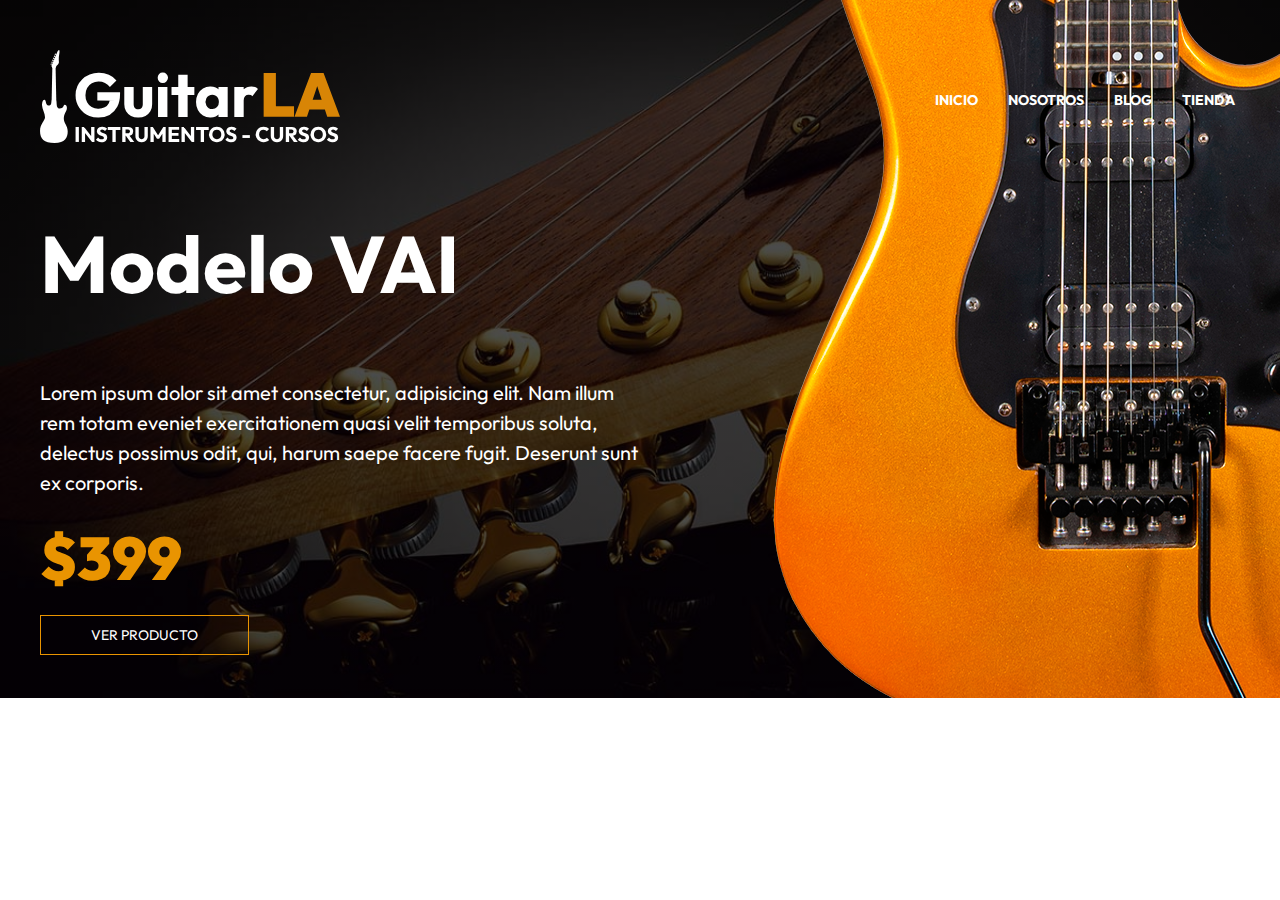
==== index.html @ 4f67cec9 "initial project structure is created and the header section is added with css" ====
<!DOCTYPE html>
<html lang="en">

<head>
    <meta charset="UTF-8">
    <meta http-equiv="X-UA-Compatible" content="IE=edge">
    <meta name="viewport" content="width=device-width, initial-scale=1.0">
    <title>GuitarLA</title>
    <link rel="stylesheet" href="css/normalize.css">
    <link rel="preconnect" href="https://fonts.googleapis.com">
    <link rel="preconnect" href="https://fonts.gstatic.com" crossorigin>
    <link href="https://fonts.googleapis.com/css2?family=Outfit:wght@400;700;900&display=swap" rel="stylesheet">
    <link rel="stylesheet" href="css/app.css">
</head>

<body>
    <header class="header">
        <div class="header__contenedor">
            <div class="header__barra">
                <a href="/">
                    <img class="header__logo" src="img/logo.svg" alt="logo guitar-la">
                </a>
                <nav class="navegacion">
                    <a class="navegacion__enlace" href="index.html">Inicio</a>
                    <a class="navegacion__enlace" href="nosotros.html">Nosotros</a>
                    <a class="navegacion__enlace" href="blgo.html">Blog</a>
                    <a class="navegacion__enlace" href="tienda.html">Tienda</a>
                </nav>
            </div>
            <div class="modelo">
                <h1 class="modelo__nombre">Modelo VAI</h1>
                <p class="modelo__descripcion">Lorem ipsum dolor sit amet consectetur, adipisicing elit. Nam illum rem
                    totam eveniet exercitationem quasi velit temporibus soluta, delectus possimus odit, qui, harum saepe
                    facere fugit. Deserunt sunt ex corporis.</p>
                <p class="modelo__precio">$399</p>
                <a href="producto.html" class="modelo__enlace">Ver producto</a>
            </div>
        </div>
        <img class="header__guitarra" src="img/header_guitarra.png" alt="imagen header guitarra">
    </header>
</body>

</html>
---- css/app.css ----
:root {
    --primary: #e99401;
    --negro: #262626;
    --blanco: #FFF;
    --fuente-principal: 'Outfit', sans-serif;
}

html {
    font-size: 62.5%;
    box-sizing: border-box;
}

*,
*:before,
*:after {
    box-sizing: inherit;
}

body {
    font-size: 2rem;
    font-family: var(--fuente-principal);
    line-height: 1.5;
}

[class$="__contenedor"] {
    max-width: 120rem;
    margin: 0 auto;
    width: 95%;
}

img {
    max-width: 100%;
}

.header {
    background-image: linear-gradient(to right, rgb(0 0 0 / .7), rgb(0 0 0 / .7)), url(../img/header.jpg);
    background-size: cover;
    background-position: 50%;
    padding: 5rem 0;
    position: relative;
}

.header__guitarra {
    display: none;
}

@media (min-width: 998px) {
    .header__guitarra {
        display: block;
        position: absolute;
        right: 0;
        bottom: 0;

        /* animation-name: mostrarImagen;
        animation-duration: 1s;
        animation-delay: 0s;
        animation-timing-function: ease-in-out;
        animation-iteration-count: 1; */

        /*duration - timing - delay - iteration - keyframe*/
        animation: 1s ease-in-out 0s 1 mostrarImagen;
    }
}

@keyframes mostrarImagen {
    0% {
        opacity: 0;
        transform: translateX(-10rem);
    }

    50% {
        opacity: 0;
    }

    100% {
        opacity: 1;
        transform: translateX(0rem);
    }
}

.header__barra {
    display: flex;
    flex-direction: column;
    align-items: center;
}

@media (min-width: 768px) {
    .header__barra {
        flex-direction: row;
        justify-content: space-between;
    }
}

.header__logo {
    width: 30rem;
}

.navegacion {
    display: flex;
    gap: 2rem;
    margin-top: 5rem;
    z-index: 1;
}

@media (min-width: 768px) {
    .navegacion {
        margin-top: 0;
    }
}

.navegacion__enlace {
    color: var(--blanco);
    text-decoration: none;
    text-transform: uppercase;
    padding: .5rem;
    font-size: 1.4rem;
    font-weight: 700;
    transition-property: background-color;
    transition-duration: .3s;
}

.navegacion__enlace:hover {
    background-color: var(--primary);
}

.modelo {
    color: var(--blanco);
    margin-top: 5rem;
    text-align: center;
}

@media (min-width: 768px) {
    .modelo {
        width: 50%;
        text-align: left;
    }
}

.modelo__nombre {
    font-size: 8rem;
}

.modelo__precio {
    font-size: 6rem;
    color: var(--primary);
    font-weight: 900;
    line-height: 0;
}

.modelo__enlace {
    margin-top: 2rem;
    text-decoration: none;
    padding: 1rem 5rem;
    border: 1px solid var(--primary);
    text-transform: uppercase;
    font-size: 1.4rem;
    color: var(--blanco);
    transition-property: background-color;
    transition-duration: .3s;
}

.modelo__enlace:hover {
    background-color: var(--primary);
}
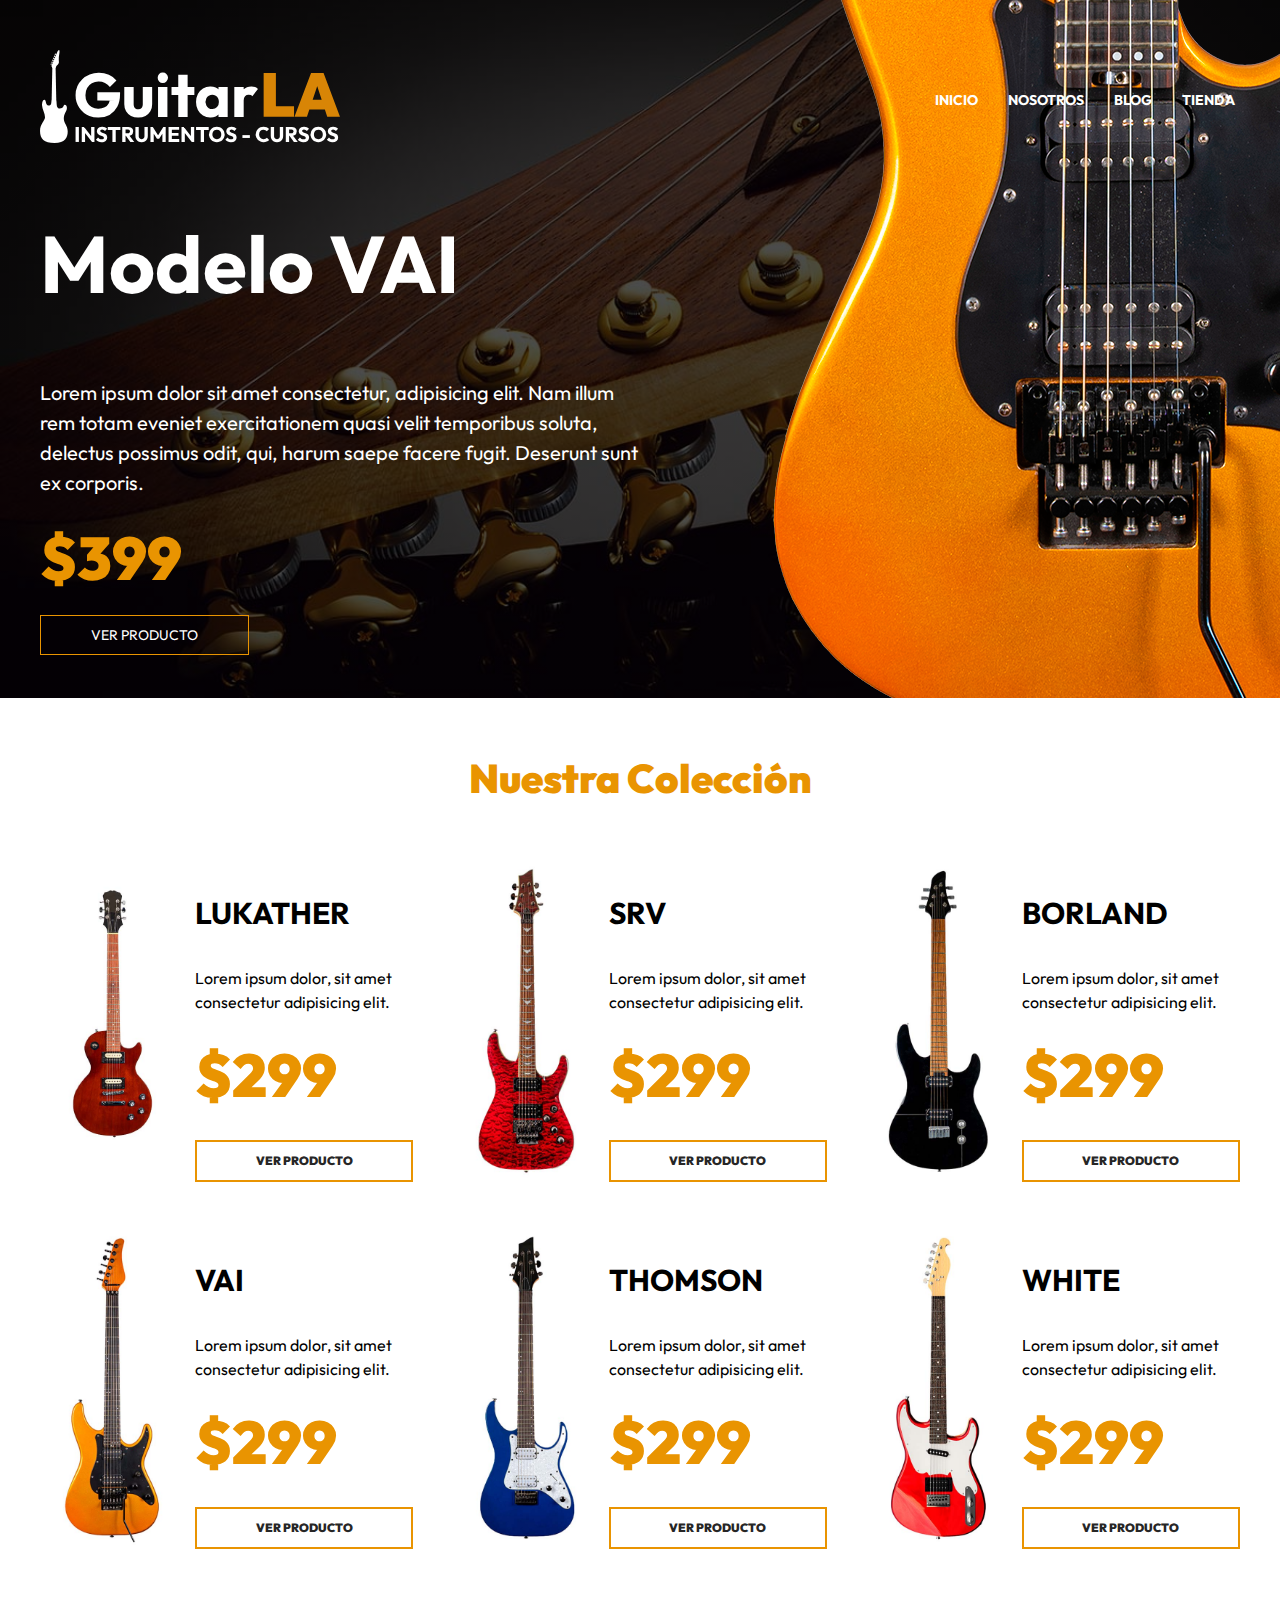
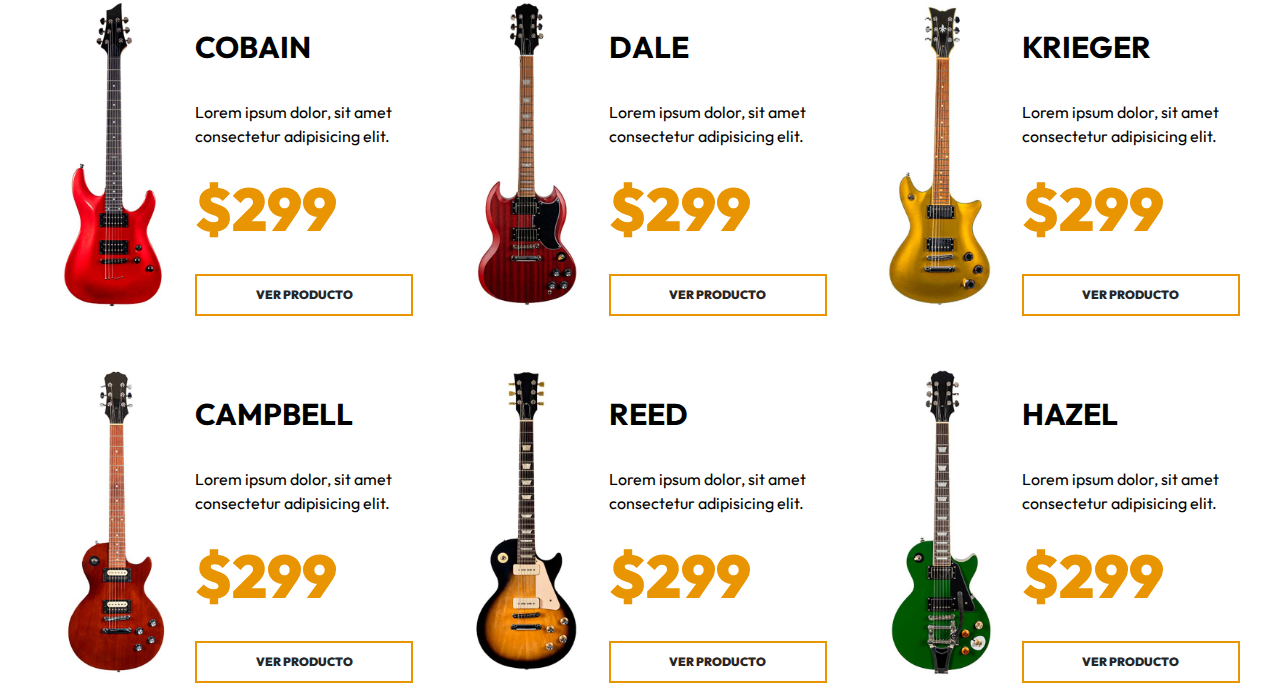
==== commit 216e56cb: "products section is added with the css" ====
--- a/index.html
+++ b/index.html
@@ -38,6 +38,120 @@
         </div>
         <img class="header__guitarra" src="img/header_guitarra.png" alt="imagen header guitarra">
     </header>
+
+    <main class="productos productos__contenedor">
+        <h2 class="productos__heading">Nuestra Colección</h2>
+        <div class="productos__grid">
+            <div class="producto">
+                <img class="producto__imagen" src="img/guitarra_01.jpg" alt="imagen guitarra">
+                <div class="producto__contenido">
+                    <h3 class="producto__nombre">Lukather</h3>
+                    <p class="producto__descripcion">Lorem ipsum dolor, sit amet consectetur adipisicing elit.</p>
+                    <p class="producto__precio">$299</p>
+                    <a class="producto__enlace" href="producto.html">Ver Producto</a>
+                </div>
+            </div>
+            <div class="producto">
+                <img class="producto__imagen" src="img/guitarra_02.jpg" alt="imagen guitarra">
+                <div class="producto__contenido">
+                    <h3 class="producto__nombre">SRV</h3>
+                    <p class="producto__descripcion">Lorem ipsum dolor, sit amet consectetur adipisicing elit.</p>
+                    <p class="producto__precio">$299</p>
+                    <a class="producto__enlace" href="producto.html">Ver Producto</a>
+                </div>
+            </div>
+            <div class="producto">
+                <img class="producto__imagen" src="img/guitarra_03.jpg" alt="imagen guitarra">
+                <div class="producto__contenido">
+                    <h3 class="producto__nombre">Borland</h3>
+                    <p class="producto__descripcion">Lorem ipsum dolor, sit amet consectetur adipisicing elit.</p>
+                    <p class="producto__precio">$299</p>
+                    <a class="producto__enlace" href="producto.html">Ver Producto</a>
+                </div>
+            </div>
+            <div class="producto">
+                <img class="producto__imagen" src="img/guitarra_04.jpg" alt="imagen guitarra">
+                <div class="producto__contenido">
+                    <h3 class="producto__nombre">VAI</h3>
+                    <p class="producto__descripcion">Lorem ipsum dolor, sit amet consectetur adipisicing elit.</p>
+                    <p class="producto__precio">$299</p>
+                    <a class="producto__enlace" href="producto.html">Ver Producto</a>
+                </div>
+            </div>
+            <div class="producto">
+                <img class="producto__imagen" src="img/guitarra_05.jpg" alt="imagen guitarra">
+                <div class="producto__contenido">
+                    <h3 class="producto__nombre">Thomson</h3>
+                    <p class="producto__descripcion">Lorem ipsum dolor, sit amet consectetur adipisicing elit.</p>
+                    <p class="producto__precio">$299</p>
+                    <a class="producto__enlace" href="producto.html">Ver Producto</a>
+                </div>
+            </div>
+            <div class="producto">
+                <img class="producto__imagen" src="img/guitarra_06.jpg" alt="imagen guitarra">
+                <div class="producto__contenido">
+                    <h3 class="producto__nombre">White</h3>
+                    <p class="producto__descripcion">Lorem ipsum dolor, sit amet consectetur adipisicing elit.</p>
+                    <p class="producto__precio">$299</p>
+                    <a class="producto__enlace" href="producto.html">Ver Producto</a>
+                </div>
+            </div>
+            <div class="producto">
+                <img class="producto__imagen" src="img/guitarra_07.jpg" alt="imagen guitarra">
+                <div class="producto__contenido">
+                    <h3 class="producto__nombre">Cobain</h3>
+                    <p class="producto__descripcion">Lorem ipsum dolor, sit amet consectetur adipisicing elit.</p>
+                    <p class="producto__precio">$299</p>
+                    <a class="producto__enlace" href="producto.html">Ver Producto</a>
+                </div>
+            </div>
+            <div class="producto">
+                <img class="producto__imagen" src="img/guitarra_08.jpg" alt="imagen guitarra">
+                <div class="producto__contenido">
+                    <h3 class="producto__nombre">Dale</h3>
+                    <p class="producto__descripcion">Lorem ipsum dolor, sit amet consectetur adipisicing elit.</p>
+                    <p class="producto__precio">$299</p>
+                    <a class="producto__enlace" href="producto.html">Ver Producto</a>
+                </div>
+            </div>
+            <div class="producto">
+                <img class="producto__imagen" src="img/guitarra_09.jpg" alt="imagen guitarra">
+                <div class="producto__contenido">
+                    <h3 class="producto__nombre">Krieger</h3>
+                    <p class="producto__descripcion">Lorem ipsum dolor, sit amet consectetur adipisicing elit.</p>
+                    <p class="producto__precio">$299</p>
+                    <a class="producto__enlace" href="producto.html">Ver Producto</a>
+                </div>
+            </div>
+            <div class="producto">
+                <img class="producto__imagen" src="img/guitarra_10.jpg" alt="imagen guitarra">
+                <div class="producto__contenido">
+                    <h3 class="producto__nombre">Campbell</h3>
+                    <p class="producto__descripcion">Lorem ipsum dolor, sit amet consectetur adipisicing elit.</p>
+                    <p class="producto__precio">$299</p>
+                    <a class="producto__enlace" href="producto.html">Ver Producto</a>
+                </div>
+            </div>
+            <div class="producto">
+                <img class="producto__imagen" src="img/guitarra_11.jpg" alt="imagen guitarra">
+                <div class="producto__contenido">
+                    <h3 class="producto__nombre">Reed</h3>
+                    <p class="producto__descripcion">Lorem ipsum dolor, sit amet consectetur adipisicing elit.</p>
+                    <p class="producto__precio">$299</p>
+                    <a class="producto__enlace" href="producto.html">Ver Producto</a>
+                </div>
+            </div>
+            <div class="producto">
+                <img class="producto__imagen" src="img/guitarra_12.jpg" alt="imagen guitarra">
+                <div class="producto__contenido">
+                    <h3 class="producto__nombre">Hazel</h3>
+                    <p class="producto__descripcion">Lorem ipsum dolor, sit amet consectetur adipisicing elit.</p>
+                    <p class="producto__precio">$299</p>
+                    <a class="producto__enlace" href="producto.html">Ver Producto</a>
+                </div>
+            </div>
+        </div>
+    </main>
 </body>
 
 </html>--- a/css/app.css
+++ b/css/app.css
@@ -26,6 +26,14 @@
     max-width: 120rem;
     margin: 0 auto;
     width: 95%;
+}
+
+[class$="__heading"] {
+    font-size: 4rem;
+    text-align: center;
+    font-weight: 900;
+    color: var(--primary);
+    margin: 5rem 0;
 }
 
 img {
@@ -161,4 +169,66 @@
 
 .modelo__enlace:hover {
     background-color: var(--primary);
+}
+
+.productos {}
+
+.productos__grid {
+    display: grid;
+    gap: 4rem;
+}
+
+@media (min-width: 768px) {
+    .productos__grid {
+        grid-template-columns: repeat(2, 1fr);
+    }
+}
+
+@media (min-width: 992px) {
+    .productos__grid {
+        grid-template-columns: repeat(3, 1fr);
+    }
+}
+
+.producto {
+    display: grid;
+    grid-template-columns: 2fr 3fr;
+    column-gap: 1rem;
+    align-items: center;
+}
+
+.producto__nombre {
+    font-size: 3rem;
+    text-transform: uppercase;
+}
+
+.producto__descripcion {
+    font-size: 1.6rem;
+}
+
+.producto__precio {
+    color: var(--primary);
+    font-size: 6rem;
+    font-weight: 900;
+    margin: 0;
+}
+
+.producto__enlace {
+    margin-top: 2rem;
+    display: block;
+    text-decoration: none;
+    color: var(--negro);
+    padding: 1rem 5rem;
+    border: 2px solid var(--primary);
+    text-align: center;
+    font-size: 1.2rem;
+    font-weight: 900;
+    text-transform: uppercase;
+    transition-property: background-color;
+    transition-duration: .3s;
+}
+
+.producto__enlace:hover {
+    background-color: var(--primary);
+    color: var(--blanco);
 }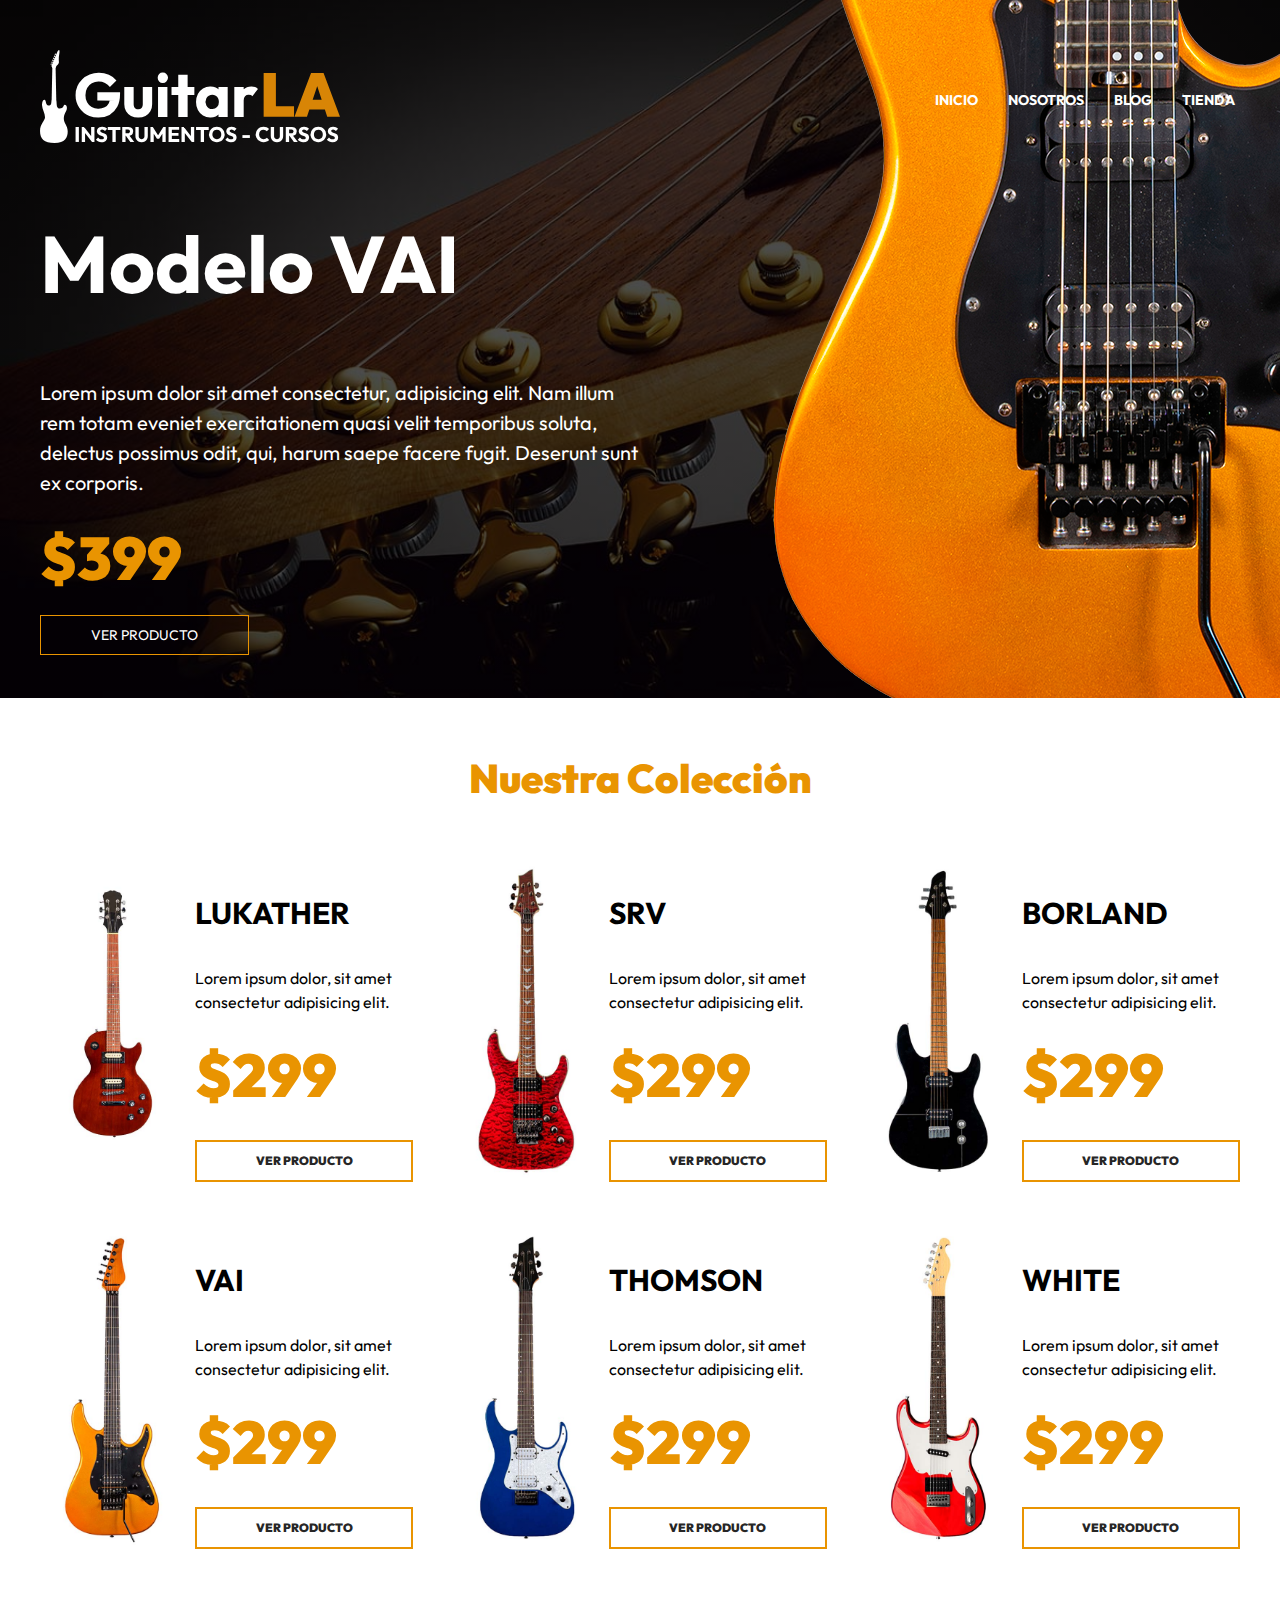
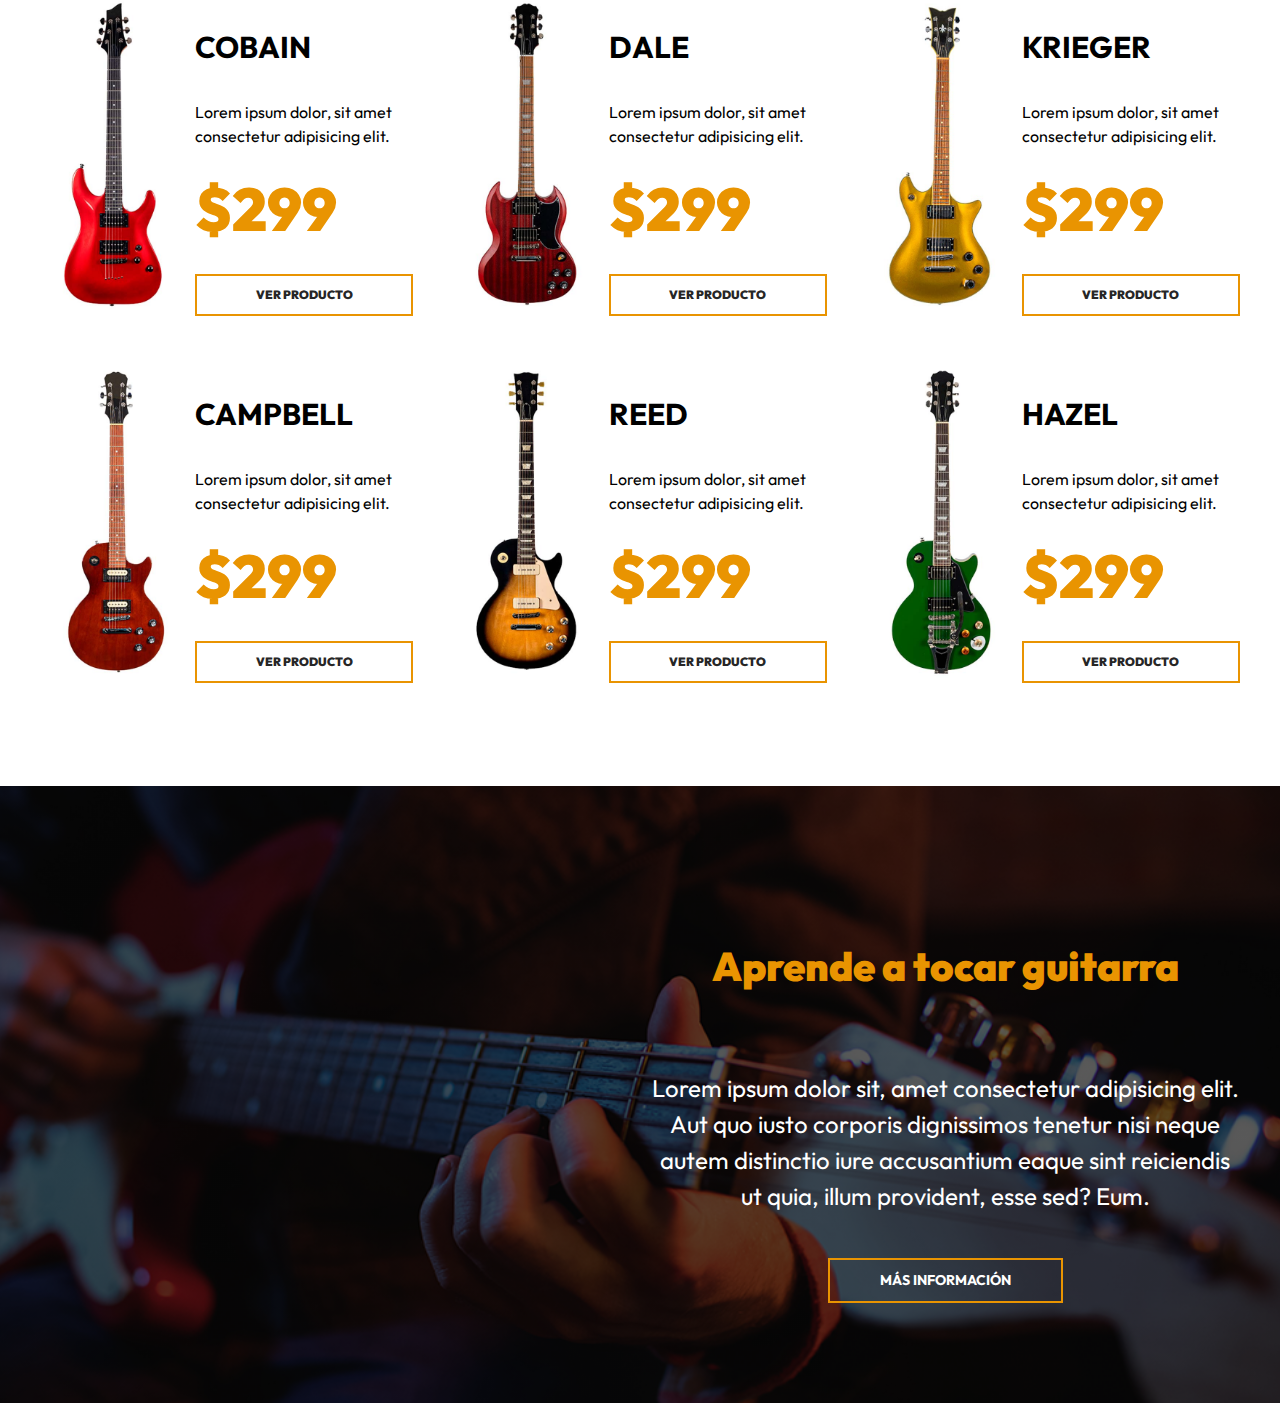
==== commit c493cdb6: "course section is added with the css" ====
--- a/index.html
+++ b/index.html
@@ -152,6 +152,18 @@
             </div>
         </div>
     </main>
+
+    <section class="cursos">
+        <div class="cursos__contenedor cursos__grid">
+            <div class="cursos__contenido">
+                <h2 class="cursos__heading">Aprende a tocar guitarra</h2>
+                <p class="cursos__texto">Lorem ipsum dolor sit, amet consectetur adipisicing elit. Aut quo iusto
+                    corporis dignissimos tenetur nisi neque autem distinctio iure accusantium eaque sint reiciendis ut
+                    quia, illum provident, esse sed? Eum.</p>
+                <a class="cursos__enlace" href="#">Más información</a>
+            </div>
+        </div>
+    </section>
 </body>
 
 </html>--- a/css/app.css
+++ b/css/app.css
@@ -22,13 +22,13 @@
     line-height: 1.5;
 }
 
-[class$="__contenedor"] {
+[class*="__contenedor"] {
     max-width: 120rem;
     margin: 0 auto;
     width: 95%;
 }
 
-[class$="__heading"] {
+[class*="__heading"] {
     font-size: 4rem;
     text-align: center;
     font-weight: 900;
@@ -231,4 +231,56 @@
 .producto__enlace:hover {
     background-color: var(--primary);
     color: var(--blanco);
+}
+
+.cursos {
+    background-image: linear-gradient(to right, rgb(0 0 0 / .65), rgb(0 0 0 / .65)), url(../img/cursos_bg.jpg);
+    background-size: cover;
+    background-position: 50%;
+    padding: 10rem 0;
+    margin-top: 10rem;
+}
+
+@media (min-width: 768px) {
+    .cursos__grid {
+        display: grid;
+        grid-template-columns: repeat(2, 1fr);
+        column-gap: 2rem;
+    }
+}
+
+.cursos__contenido {
+    display: flex;
+    flex-direction: column;
+    align-items: center;
+}
+
+@media (min-width: 768px) {
+    .cursos__contenido {
+        grid-column: 2 / 3;
+    }
+}
+
+.cursos__texto {
+    color: var(--blanco);
+    text-align: center;
+    font-size: 2.4rem;
+}
+
+.cursos__enlace {
+    text-decoration: none;
+    color: var(--blanco);
+    display: inline-block;
+    margin-top: 2rem;
+    text-transform: uppercase;
+    border: 2px solid var(--primary);
+    padding: 1rem 5rem;
+    font-size: 1.4rem;
+    font-weight: 700;
+    transition-property: background-color;
+    transition-duration: .3s;
+}
+
+.cursos__enlace:hover {
+    background-color: var(--primary);
 }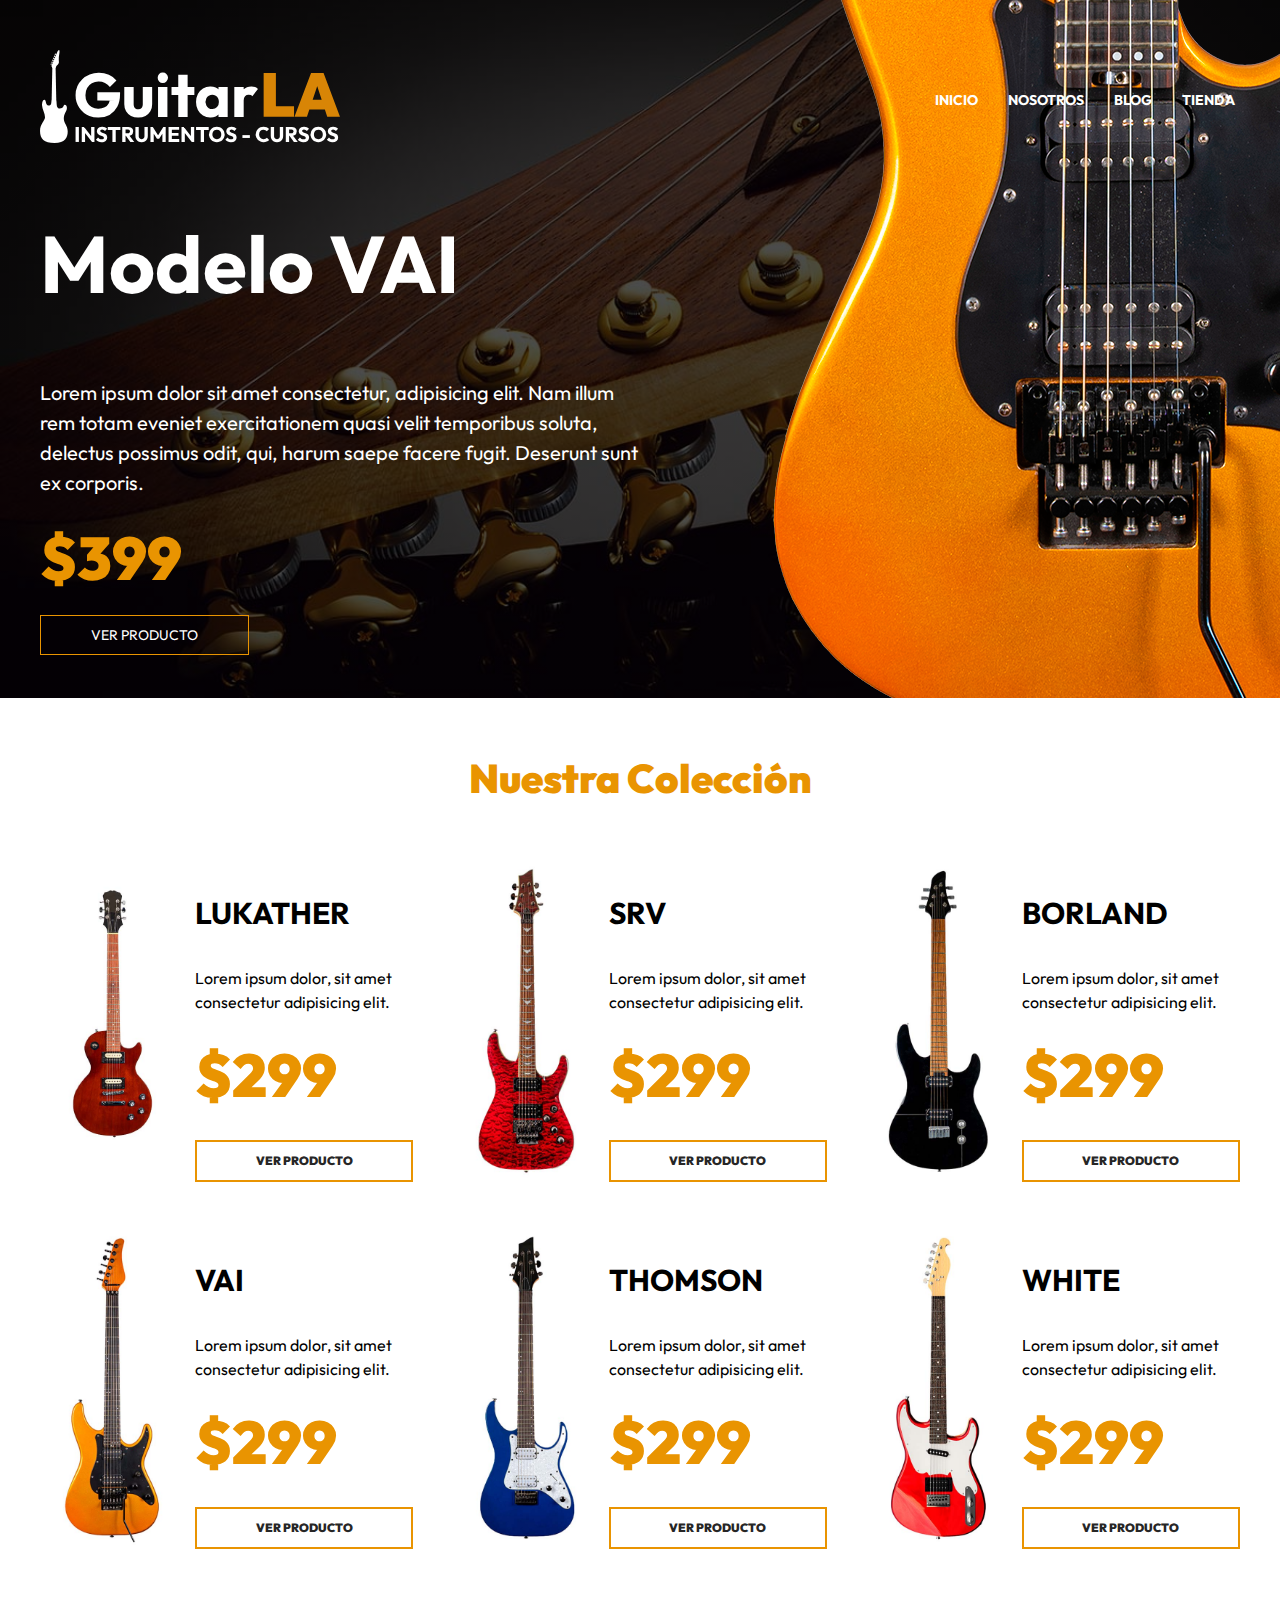
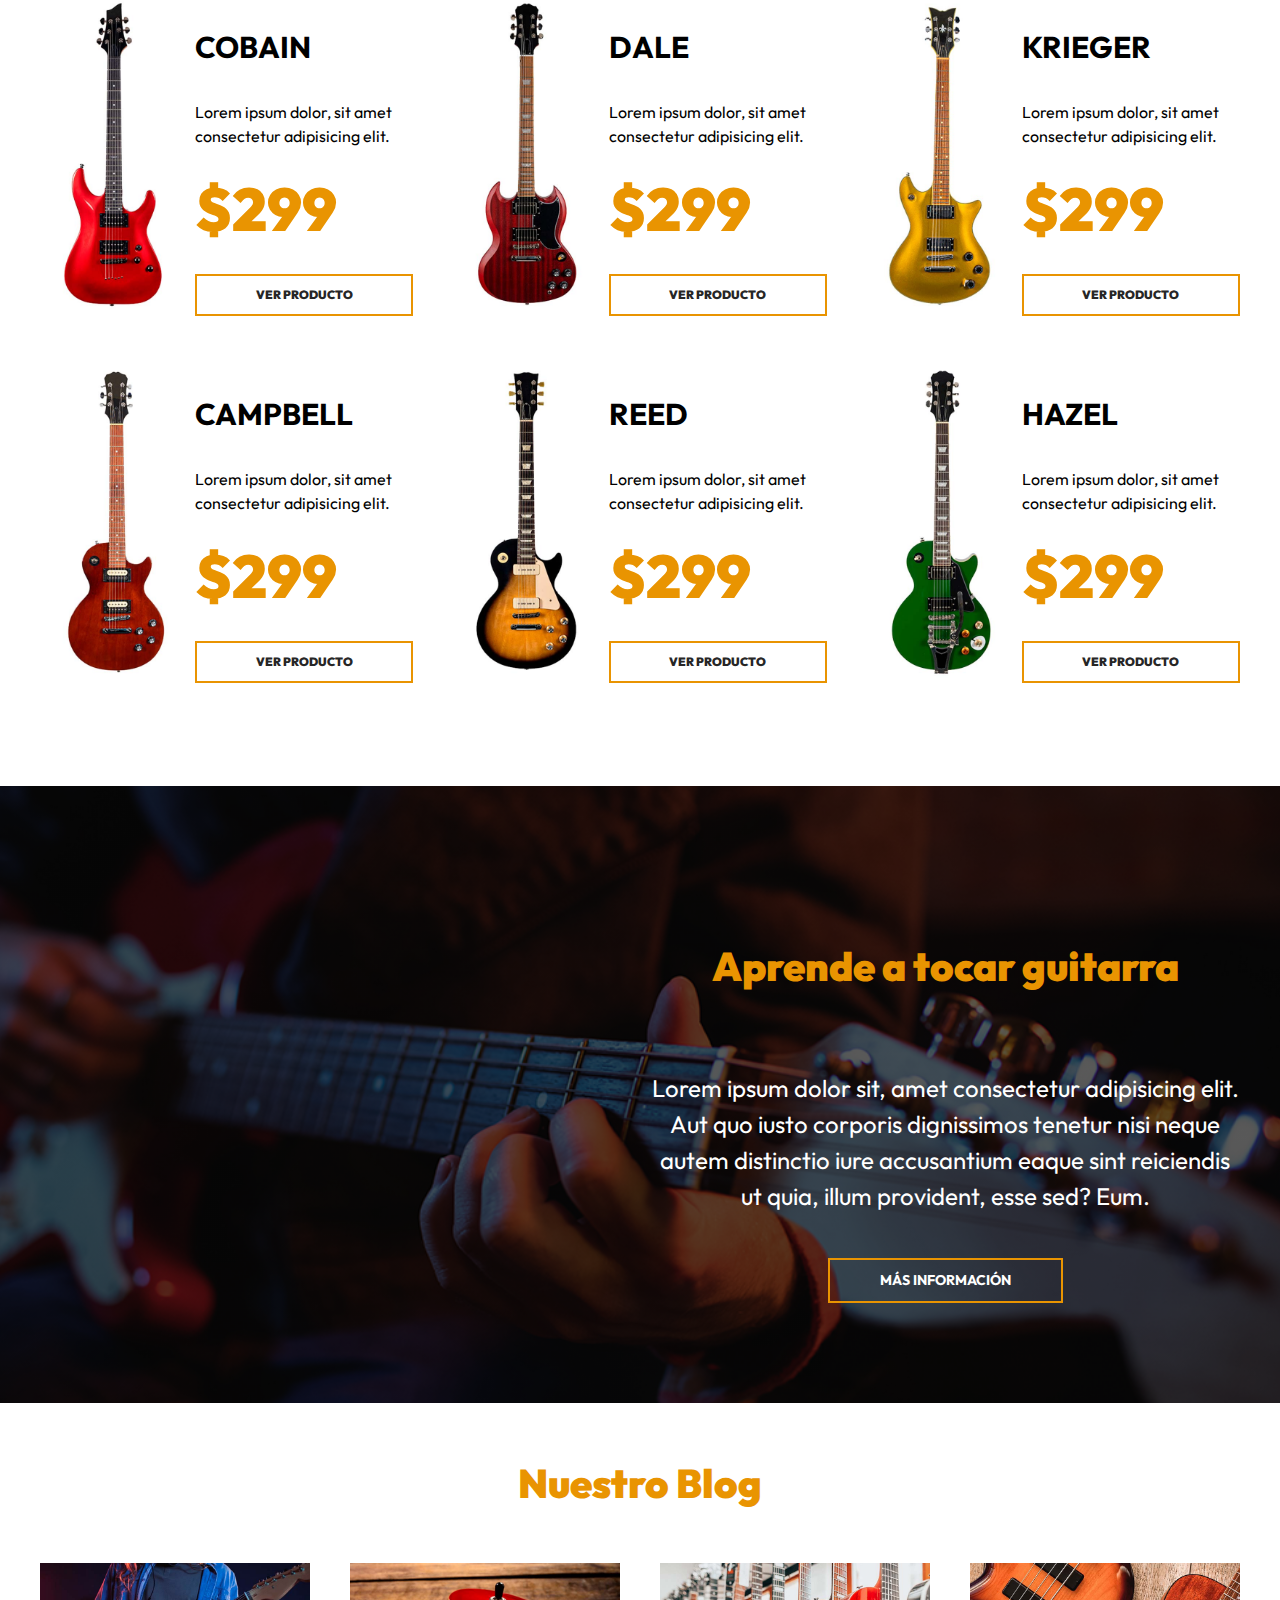
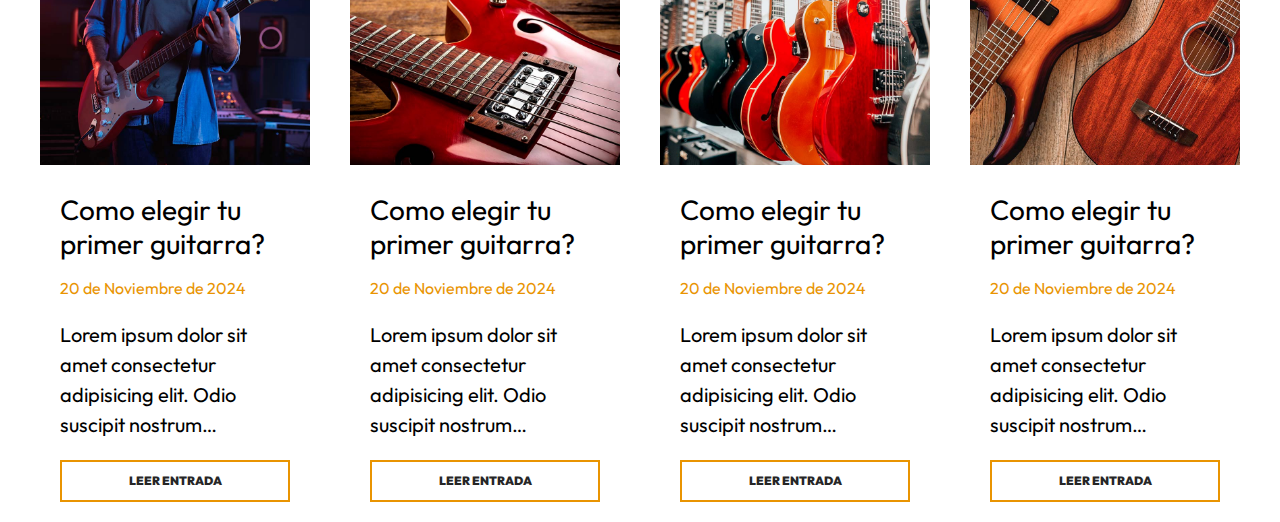
==== commit be0854ac: "blog section is added with the css" ====
--- a/index.html
+++ b/index.html
@@ -164,6 +164,57 @@
             </div>
         </div>
     </section>
+
+    <section class="blog">
+        <h2 class="blog__heading">Nuestro Blog</h2>
+        <div class="blog__contenedor blog__grid">
+            <article class="entrada">
+                <img class="entrada__imagen" src="img/blog_1.jpg" alt="imagen blog">
+                <div class="entrada__contenido">
+                    <h3 class="entrada__titulo">Como elegir tu primer guitarra?</h3>
+                    <p class="entrada__fecha">20 de Noviembre de 2024</p>
+                    <p class="entrada__texto">Lorem ipsum dolor sit amet consectetur adipisicing elit. Odio suscipit
+                        nostrum obcaecati ipsum itaque quidem? Amet, vero. Culpa ipsa, eum expedita possimus harum neque
+                        consequatur quibusdam, voluptatibus doloremque cumque unde.</p>
+                    <a class="entrada__enlace" href="entrada.html">Leer entrada</a>
+                </div>
+            </article>
+            <article class="entrada">
+                <img class="entrada__imagen" src="img/blog_2.jpg" alt="imagen blog">
+                <div class="entrada__contenido">
+                    <h3 class="entrada__titulo">Como elegir tu primer guitarra?</h3>
+                    <p class="entrada__fecha">20 de Noviembre de 2024</p>
+                    <p class="entrada__texto">Lorem ipsum dolor sit amet consectetur adipisicing elit. Odio suscipit
+                        nostrum obcaecati ipsum itaque quidem? Amet, vero. Culpa ipsa, eum expedita possimus harum neque
+                        consequatur quibusdam, voluptatibus doloremque cumque unde.</p>
+                    <a class="entrada__enlace" href="entrada.html">Leer entrada</a>
+                </div>
+            </article>
+            <article class="entrada">
+                <img class="entrada__imagen" src="img/blog_3.jpg" alt="imagen blog">
+                <div class="entrada__contenido">
+                    <h3 class="entrada__titulo">Como elegir tu primer guitarra?</h3>
+                    <p class="entrada__fecha">20 de Noviembre de 2024</p>
+                    <p class="entrada__texto">Lorem ipsum dolor sit amet consectetur adipisicing elit. Odio suscipit
+                        nostrum obcaecati ipsum itaque quidem? Amet, vero. Culpa ipsa, eum expedita possimus harum neque
+                        consequatur quibusdam, voluptatibus doloremque cumque unde.</p>
+                    <a class="entrada__enlace" href="entrada.html">Leer entrada</a>
+                </div>
+            </article>
+            <article class="entrada">
+                <img class="entrada__imagen" src="img/blog_4.jpg" alt="imagen blog">
+                <div class="entrada__contenido">
+                    <h3 class="entrada__titulo">Como elegir tu primer guitarra?</h3>
+                    <p class="entrada__fecha">20 de Noviembre de 2024</p>
+                    <p class="entrada__texto">Lorem ipsum dolor sit amet consectetur adipisicing elit. Odio suscipit
+                        nostrum obcaecati ipsum itaque quidem? Amet, vero. Culpa ipsa, eum expedita possimus harum neque
+                        consequatur quibusdam, voluptatibus doloremque cumque unde.</p>
+                    <a class="entrada__enlace" href="entrada.html">Leer entrada</a>
+                </div>
+            </article>
+        </div>
+    </section>
+
 </body>
 
 </html>--- a/css/app.css
+++ b/css/app.css
@@ -283,4 +283,64 @@
 
 .cursos__enlace:hover {
     background-color: var(--primary);
+}
+
+.blog__grid {
+    display: grid;
+    gap: 4rem;
+}
+
+@media (min-width: 768px) {
+    .blog__grid {
+        grid-template-columns: repeat(2, 1fr);
+    }
+}
+
+@media (min-width: 992px) {
+    .blog__grid {
+        grid-template-columns: repeat(4, 1fr);
+    }
+}
+
+.entrada__contenido {
+    padding: 2rem;
+}
+
+.entrada__titulo {
+    font-weight: 400;
+    font-size: 2.8rem;
+    margin: 0;
+    line-height: 1.2;
+}
+
+.entrada__fecha {
+    font-size: 1.6rem;
+    color: var(--primary);
+}
+
+.entrada__enlace {
+    margin-top: 2rem;
+    display: block;
+    text-decoration: none;
+    color: var(--negro);
+    padding: 1rem 5rem;
+    border: 2px solid var(--primary);
+    text-align: center;
+    font-size: 1.2rem;
+    font-weight: 900;
+    text-transform: uppercase;
+    transition-property: background-color;
+    transition-duration: .3s;
+}
+
+.entrada__enlace:hover {
+    background-color: var(--primary);
+    color: var(--blanco);
+}
+
+.entrada__texto {
+    display: -webkit-box;
+    -webkit-box-orient: vertical;
+    -webkit-line-clamp: 4;
+    overflow: hidden;
 }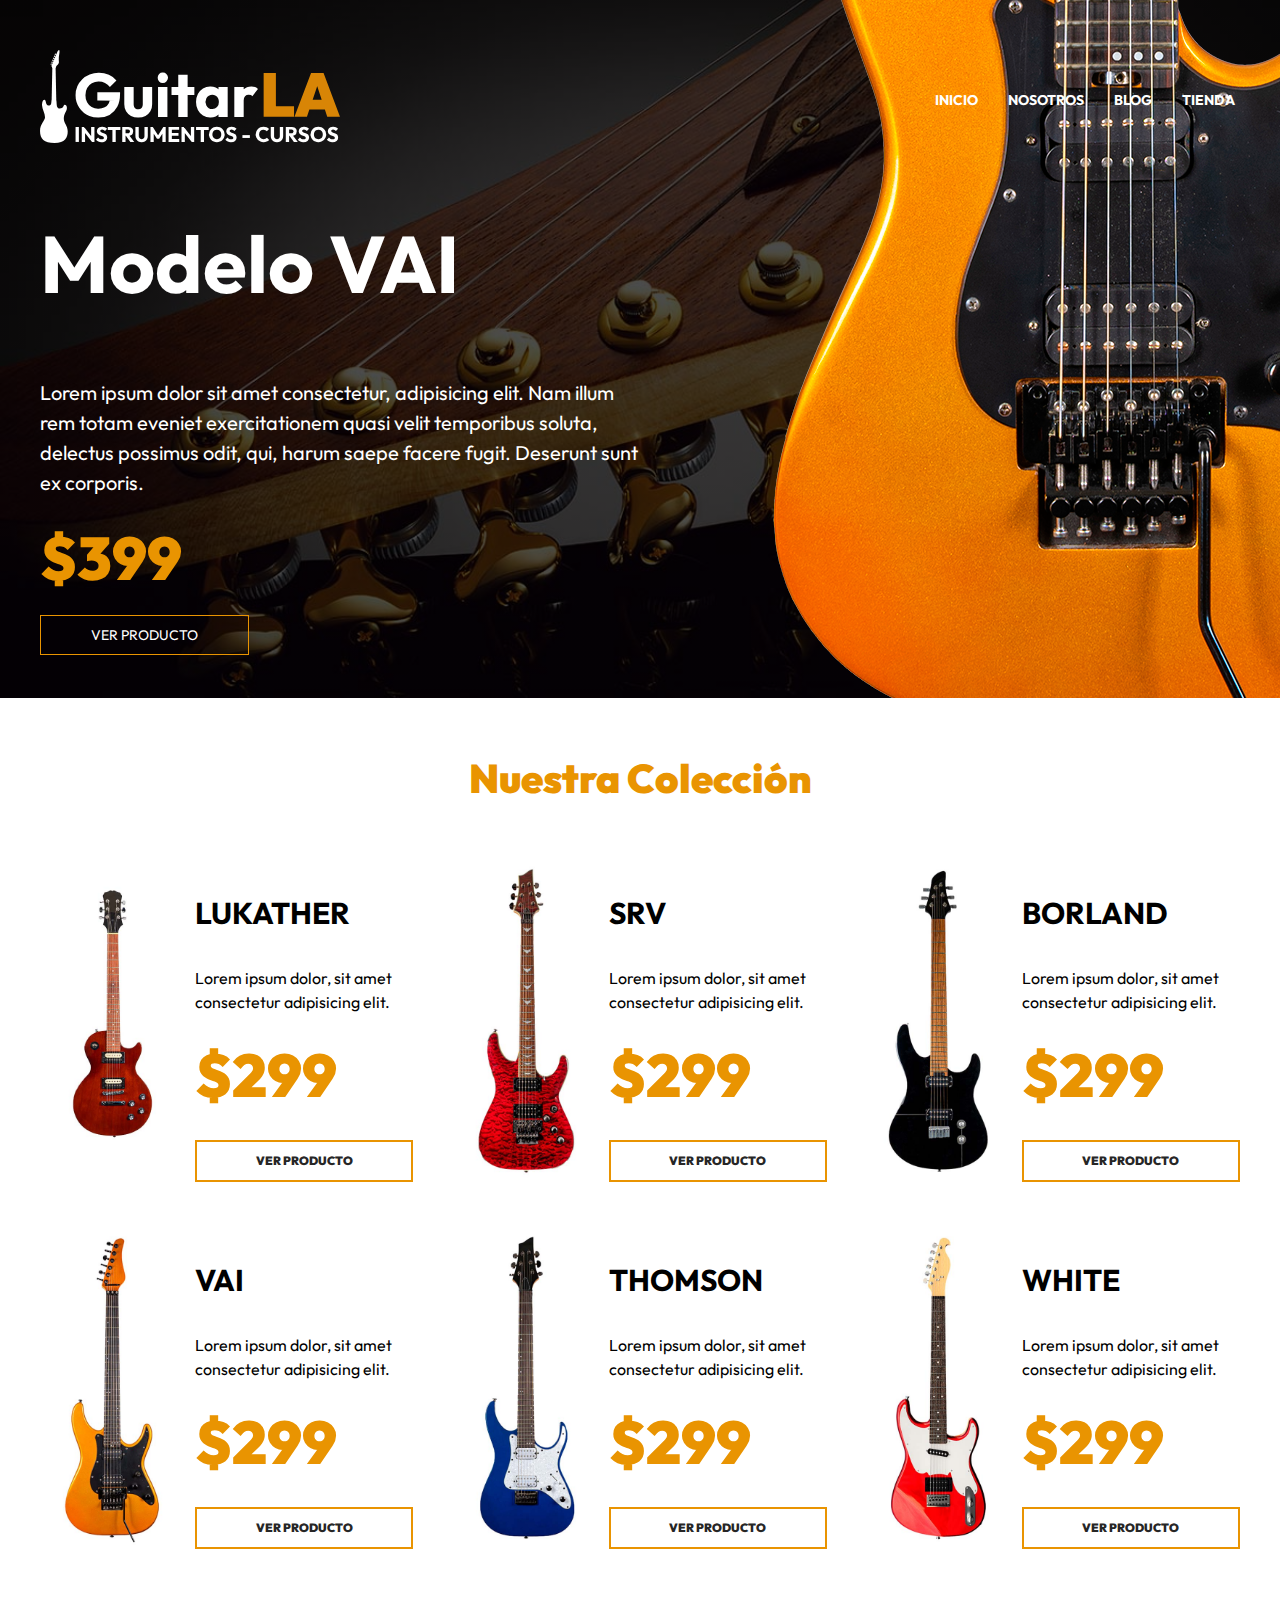
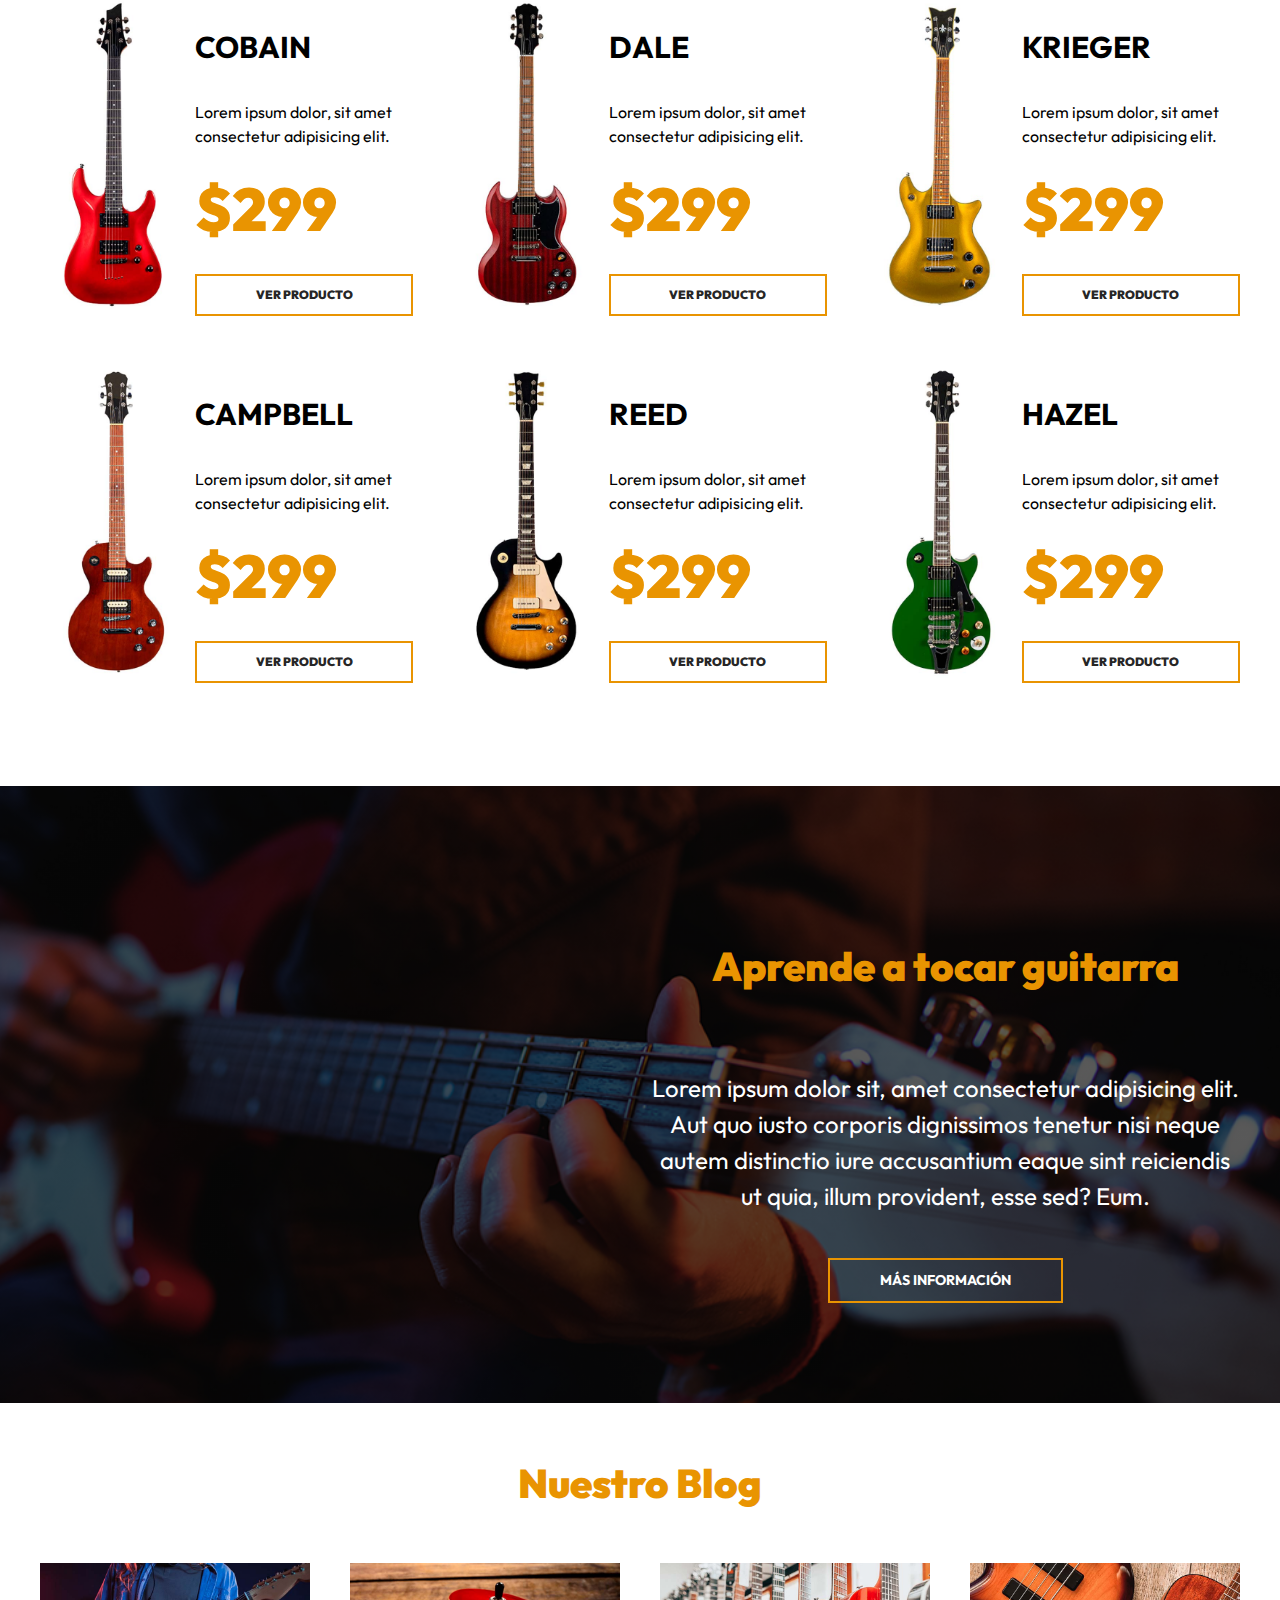
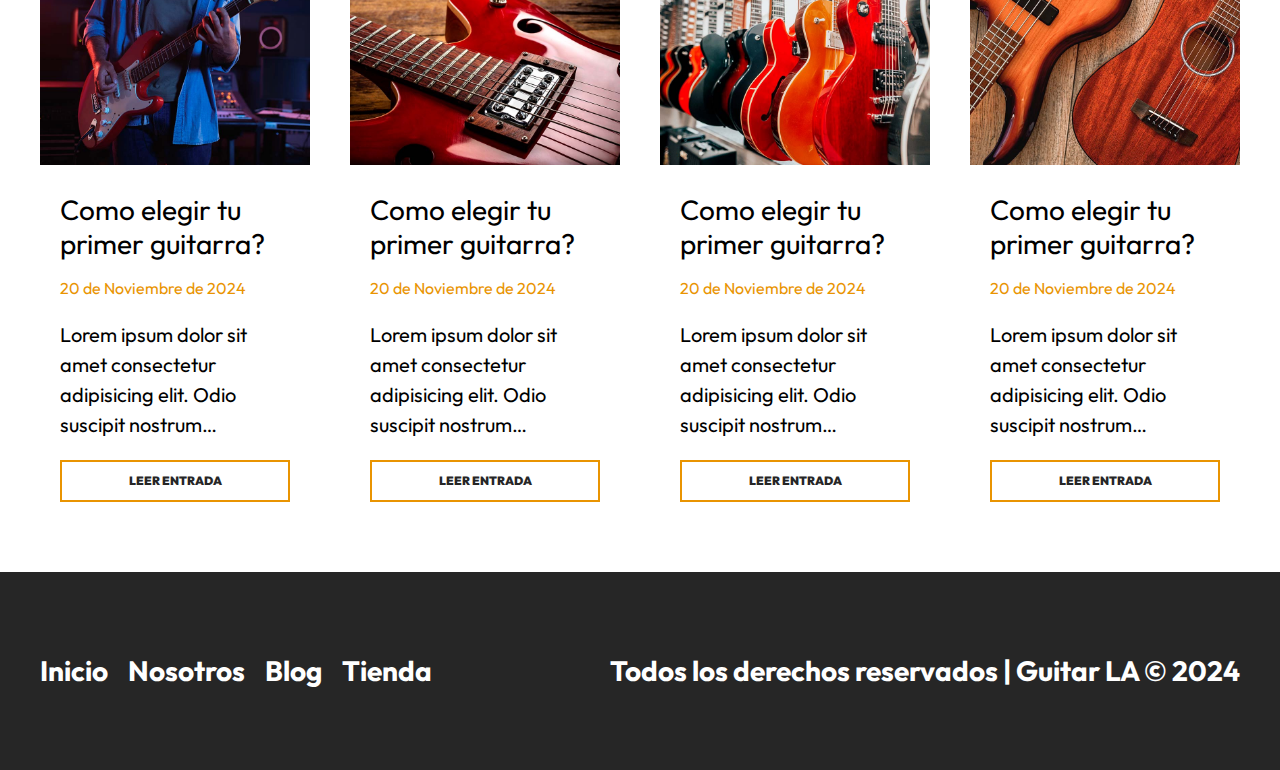
==== commit d04eccc3: "footer section is added with the css" ====
--- a/index.html
+++ b/index.html
@@ -215,6 +215,18 @@
         </div>
     </section>
 
+    <footer class="footer">
+        <div class="footer__contenedor footer__contenido">
+            <nav class="footer__nav">
+                <a href="index.html" class="footer__enlace">Inicio</a>
+                <a href="nosotros.html" class="footer__enlace">Nosotros</a>
+                <a href="blog.html" class="footer__enlace">Blog</a>
+                <a href="tienda.html" class="footer__enlace">Tienda</a>
+            </nav>
+            <p class="footer__copyright">Todos los derechos reservados | Guitar LA &copy; 2024</p>
+        </div>
+    </footer>
+
 </body>
 
 </html>--- a/css/app.css
+++ b/css/app.css
@@ -343,4 +343,49 @@
     -webkit-box-orient: vertical;
     -webkit-line-clamp: 4;
     overflow: hidden;
+}
+
+.footer {
+    margin-top: 5rem;
+    padding: 5rem 0;
+    background-color: var(--negro);
+}
+
+@media (min-width: 992px) {
+    .footer__contenido {
+        display: flex;
+        justify-content: space-between;
+    }
+
+}
+
+.footer__nav {
+    display: flex;
+    flex-direction: column;
+    align-items: center;
+}
+
+@media (min-width: 992px) {
+    .footer__nav {
+        flex-direction: row;
+        gap: 2rem;
+    }
+}
+
+.footer__enlace {
+    font-size: 2.8rem;
+    color: var(--blanco);
+    font-weight: 700;
+    text-decoration: none;
+}
+
+.footer__enlace:hover {
+    color: var(--primary);
+}
+
+.footer__copyright {
+    font-size: 2.8rem;
+    color: var(--blanco);
+    font-weight: 700;
+    text-align: center;
 }